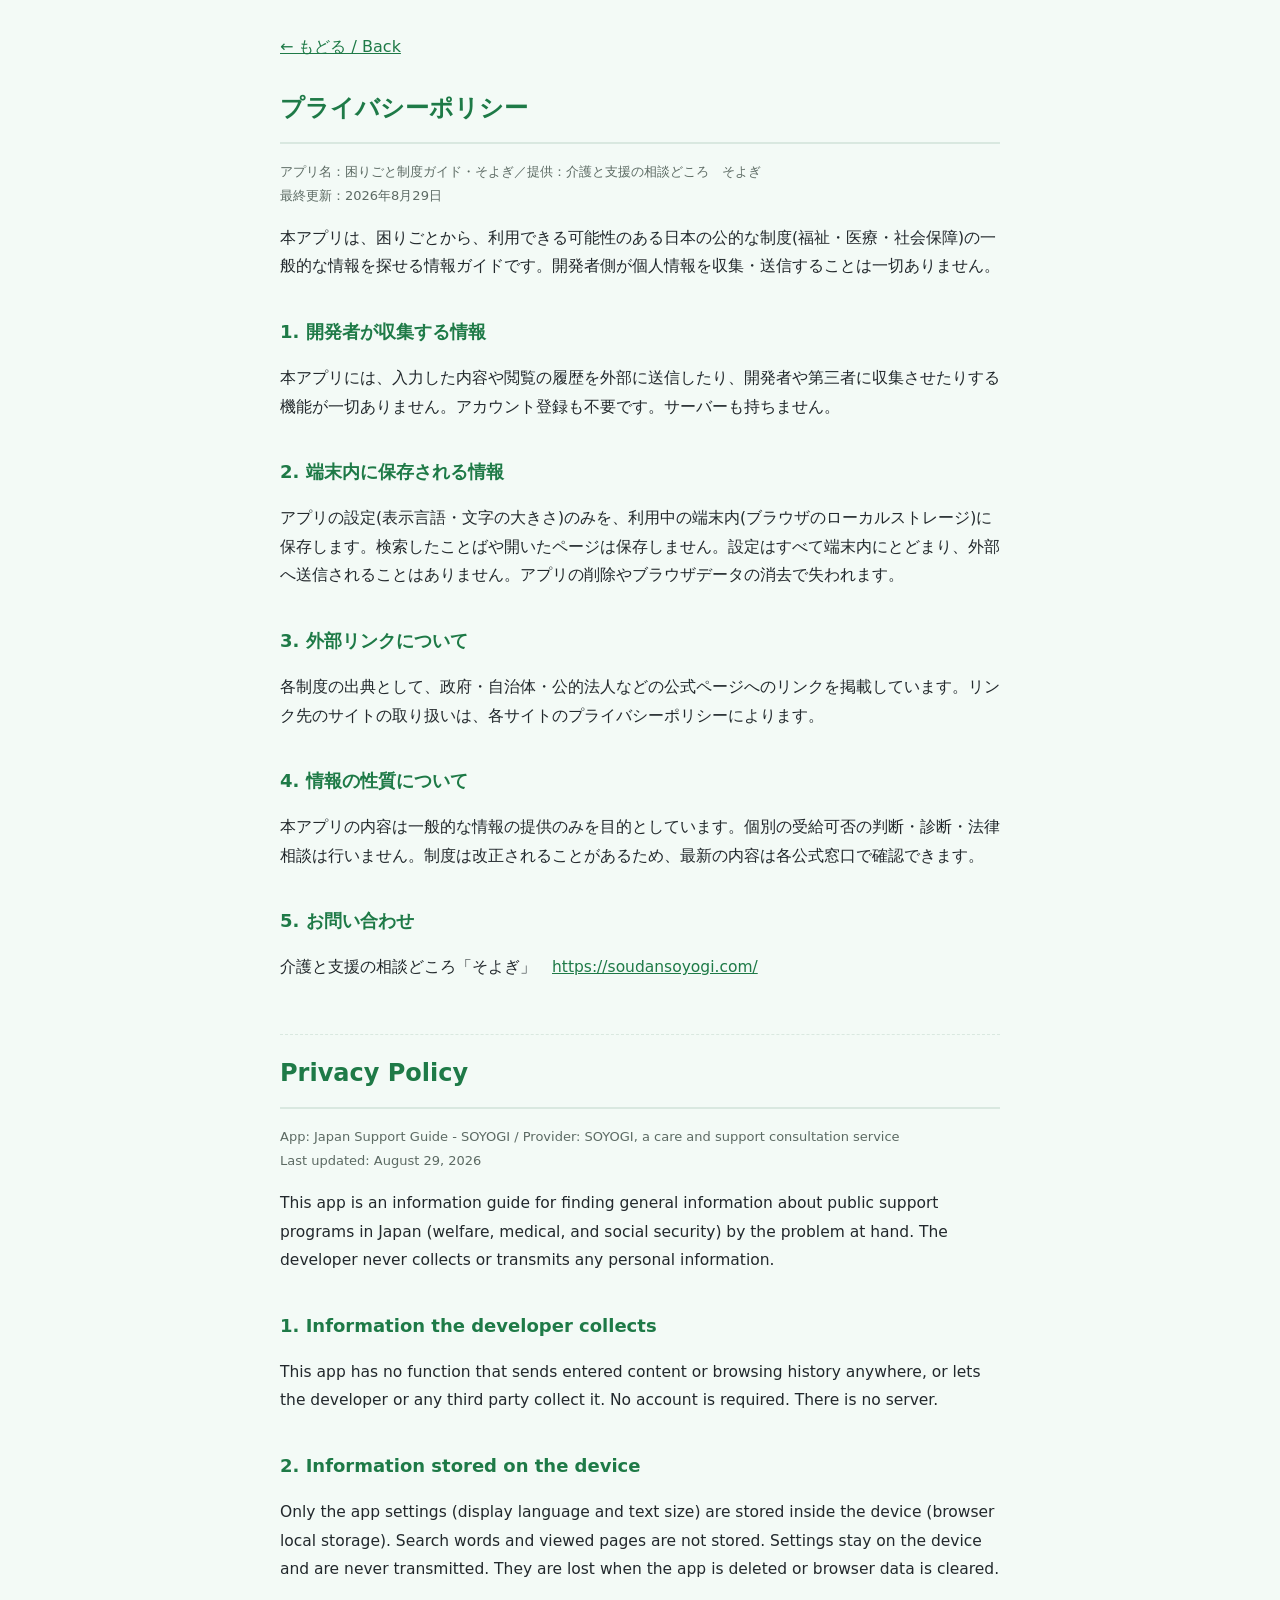
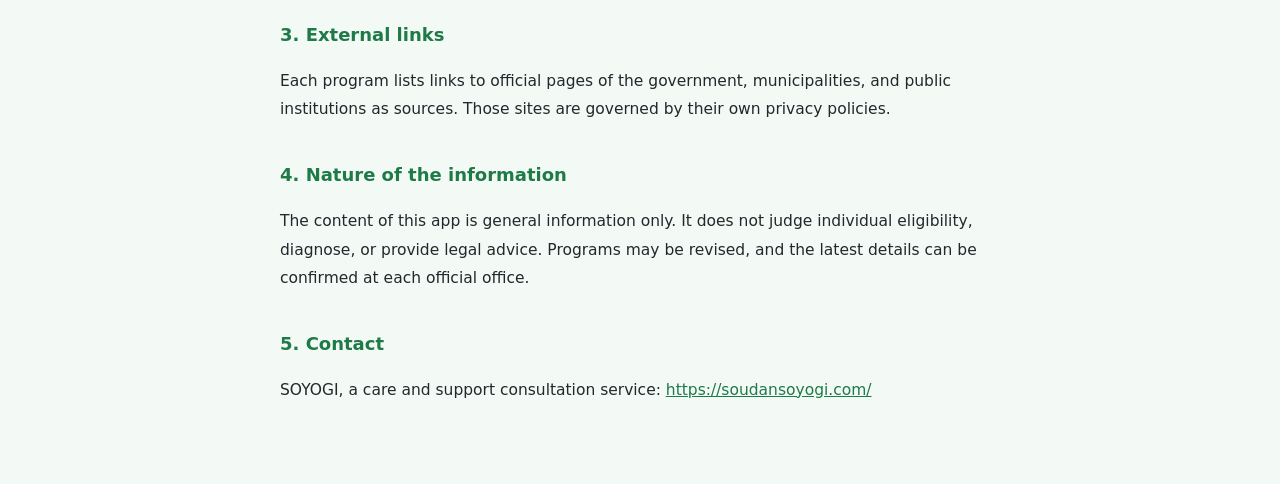
==== privacy.html @ 80e8f486 "困りごと制度ガイド・そよぎ Web版 v1.0 (81制度・日英・出典つき)" ====
<!DOCTYPE html>
<html lang="ja">
<head>
<meta charset="UTF-8">
<meta name="viewport" content="width=device-width, initial-scale=1.0">
<meta name="theme-color" content="#2fa864">
<title>プライバシーポリシー｜困りごと制度ガイド・そよぎ</title>
<style>
  :root{ --brand:#1e7a47; --ink:#22282c; --soft:#5c6a63; --line:#d9e8e0; --bg:#f3faf6; }
  *{box-sizing:border-box;}
  body{ margin:0; background:var(--bg); color:var(--ink);
    font-family:"Hiragino Kaku Gothic ProN","Yu Gothic UI","Noto Sans JP","Segoe UI",system-ui,sans-serif;
    line-height:1.85; }
  main{ max-width:760px; margin:0 auto; padding:32px 20px 64px; }
  h1{ font-size:24px; color:var(--brand); border-bottom:2px solid var(--line); padding-bottom:12px; }
  h2{ font-size:18px; color:var(--brand); margin-top:34px; }
  p,li{ font-size:15.5px; }
  ul{ padding-left:22px; }
  .meta{ color:var(--soft); font-size:13px; }
  .back{ display:inline-block; margin-bottom:8px; color:var(--brand); }
  .lang-sep{ margin:52px 0 0; border:0; border-top:1px dashed var(--line); }
  a{ color:var(--brand); }
</style>
</head>
<body>
<main>
  <a class="back" href="./">← もどる / Back</a>
  <h1>プライバシーポリシー</h1>
  <p class="meta">アプリ名：困りごと制度ガイド・そよぎ／提供：介護と支援の相談どころ　そよぎ<br>最終更新：2026年8月29日</p>

  <p>本アプリは、困りごとから、利用できる可能性のある日本の公的な制度(福祉・医療・社会保障)の一般的な情報を探せる情報ガイドです。開発者側が個人情報を収集・送信することは一切ありません。</p>

  <h2>1. 開発者が収集する情報</h2>
  <p>本アプリには、入力した内容や閲覧の履歴を外部に送信したり、開発者や第三者に収集させたりする機能が一切ありません。アカウント登録も不要です。サーバーも持ちません。</p>

  <h2>2. 端末内に保存される情報</h2>
  <p>アプリの設定(表示言語・文字の大きさ)のみを、利用中の端末内(ブラウザのローカルストレージ)に保存します。検索したことばや開いたページは保存しません。設定はすべて端末内にとどまり、外部へ送信されることはありません。アプリの削除やブラウザデータの消去で失われます。</p>

  <h2>3. 外部リンクについて</h2>
  <p>各制度の出典として、政府・自治体・公的法人などの公式ページへのリンクを掲載しています。リンク先のサイトの取り扱いは、各サイトのプライバシーポリシーによります。</p>

  <h2>4. 情報の性質について</h2>
  <p>本アプリの内容は一般的な情報の提供のみを目的としています。個別の受給可否の判断・診断・法律相談は行いません。制度は改正されることがあるため、最新の内容は各公式窓口で確認できます。</p>

  <h2>5. お問い合わせ</h2>
  <p>介護と支援の相談どころ「そよぎ」　<a href="https://soudansoyogi.com/" target="_blank" rel="noopener">https://soudansoyogi.com/</a></p>

  <hr class="lang-sep">

  <h1>Privacy Policy</h1>
  <p class="meta">App: Japan Support Guide - SOYOGI / Provider: SOYOGI, a care and support consultation service<br>Last updated: August 29, 2026</p>

  <p>This app is an information guide for finding general information about public support programs in Japan (welfare, medical, and social security) by the problem at hand. The developer never collects or transmits any personal information.</p>

  <h2>1. Information the developer collects</h2>
  <p>This app has no function that sends entered content or browsing history anywhere, or lets the developer or any third party collect it. No account is required. There is no server.</p>

  <h2>2. Information stored on the device</h2>
  <p>Only the app settings (display language and text size) are stored inside the device (browser local storage). Search words and viewed pages are not stored. Settings stay on the device and are never transmitted. They are lost when the app is deleted or browser data is cleared.</p>

  <h2>3. External links</h2>
  <p>Each program lists links to official pages of the government, municipalities, and public institutions as sources. Those sites are governed by their own privacy policies.</p>

  <h2>4. Nature of the information</h2>
  <p>The content of this app is general information only. It does not judge individual eligibility, diagnose, or provide legal advice. Programs may be revised, and the latest details can be confirmed at each official office.</p>

  <h2>5. Contact</h2>
  <p>SOYOGI, a care and support consultation service: <a href="https://soudansoyogi.com/" target="_blank" rel="noopener">https://soudansoyogi.com/</a></p>
</main>
</body>
</html>
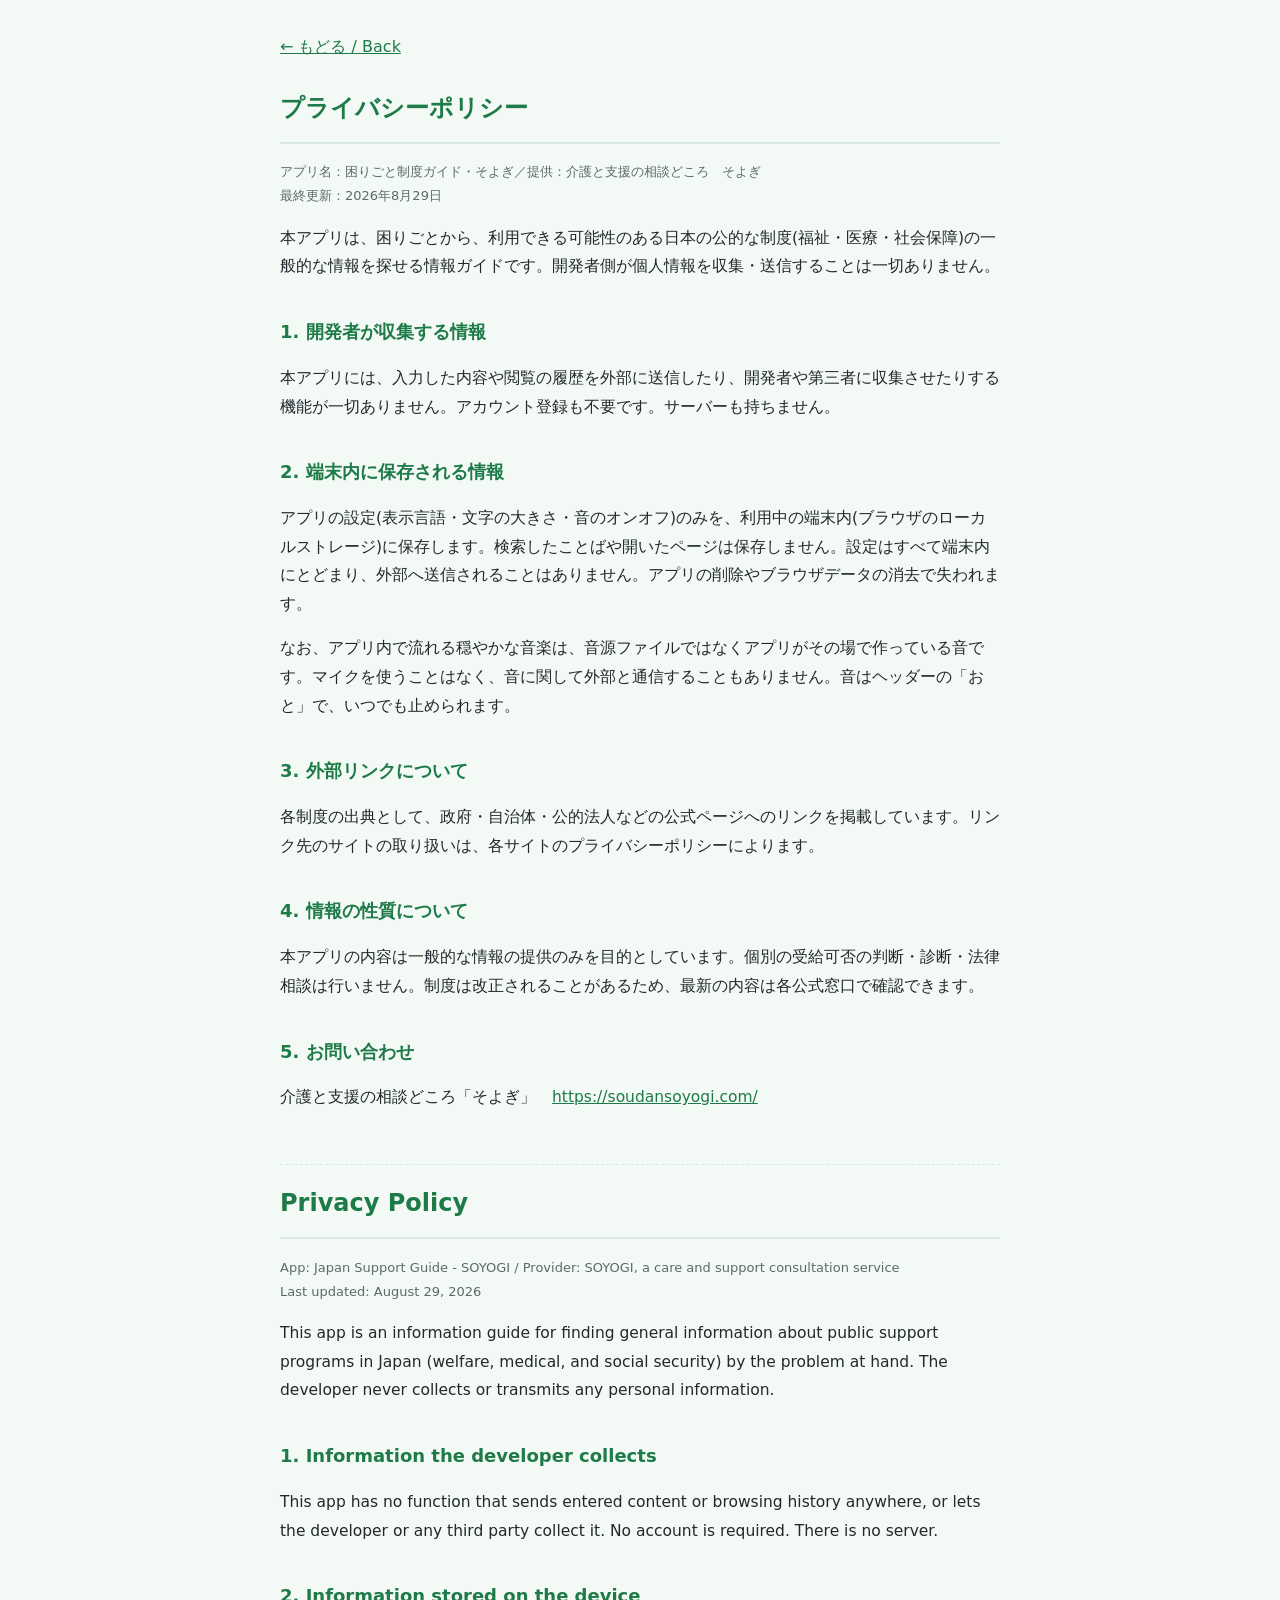
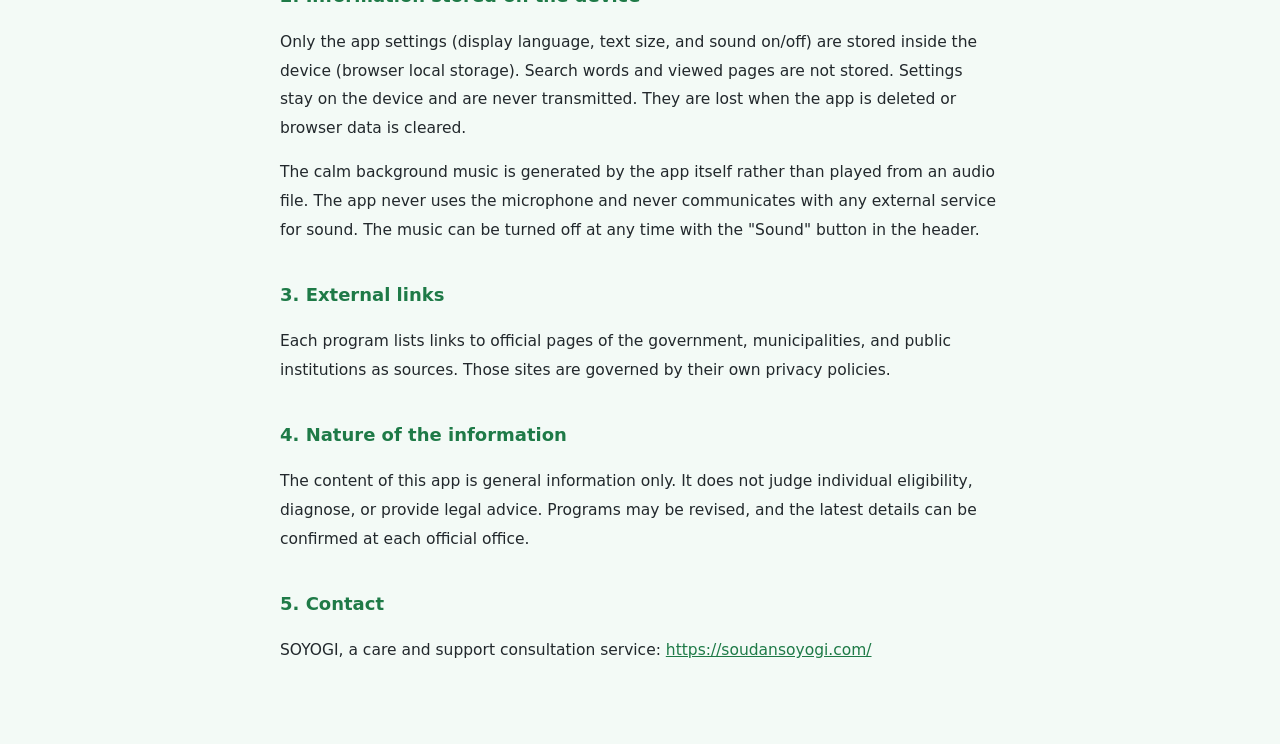
==== commit ffaf4fd9: "v1.2: 穏やかなBGM+設定をヘッダー常時表示+アクセシビリティ修正 - js/audio.js(Web Audio合成のBGM・最初のタップから・画面を離れたら停止) - 設定(ことば/もじ/お" ====
--- a/privacy.html
+++ b/privacy.html
@@ -34,7 +34,9 @@
   <p>本アプリには、入力した内容や閲覧の履歴を外部に送信したり、開発者や第三者に収集させたりする機能が一切ありません。アカウント登録も不要です。サーバーも持ちません。</p>
 
   <h2>2. 端末内に保存される情報</h2>
-  <p>アプリの設定(表示言語・文字の大きさ)のみを、利用中の端末内(ブラウザのローカルストレージ)に保存します。検索したことばや開いたページは保存しません。設定はすべて端末内にとどまり、外部へ送信されることはありません。アプリの削除やブラウザデータの消去で失われます。</p>
+  <p>アプリの設定(表示言語・文字の大きさ・音のオンオフ)のみを、利用中の端末内(ブラウザのローカルストレージ)に保存します。検索したことばや開いたページは保存しません。設定はすべて端末内にとどまり、外部へ送信されることはありません。アプリの削除やブラウザデータの消去で失われます。</p>
+
+  <p>なお、アプリ内で流れる穏やかな音楽は、音源ファイルではなくアプリがその場で作っている音です。マイクを使うことはなく、音に関して外部と通信することもありません。音はヘッダーの「おと」で、いつでも止められます。</p>
 
   <h2>3. 外部リンクについて</h2>
   <p>各制度の出典として、政府・自治体・公的法人などの公式ページへのリンクを掲載しています。リンク先のサイトの取り扱いは、各サイトのプライバシーポリシーによります。</p>
@@ -56,7 +58,9 @@
   <p>This app has no function that sends entered content or browsing history anywhere, or lets the developer or any third party collect it. No account is required. There is no server.</p>
 
   <h2>2. Information stored on the device</h2>
-  <p>Only the app settings (display language and text size) are stored inside the device (browser local storage). Search words and viewed pages are not stored. Settings stay on the device and are never transmitted. They are lost when the app is deleted or browser data is cleared.</p>
+  <p>Only the app settings (display language, text size, and sound on/off) are stored inside the device (browser local storage). Search words and viewed pages are not stored. Settings stay on the device and are never transmitted. They are lost when the app is deleted or browser data is cleared.</p>
+
+  <p>The calm background music is generated by the app itself rather than played from an audio file. The app never uses the microphone and never communicates with any external service for sound. The music can be turned off at any time with the "Sound" button in the header.</p>
 
   <h2>3. External links</h2>
   <p>Each program lists links to official pages of the government, municipalities, and public institutions as sources. Those sites are governed by their own privacy policies.</p>
